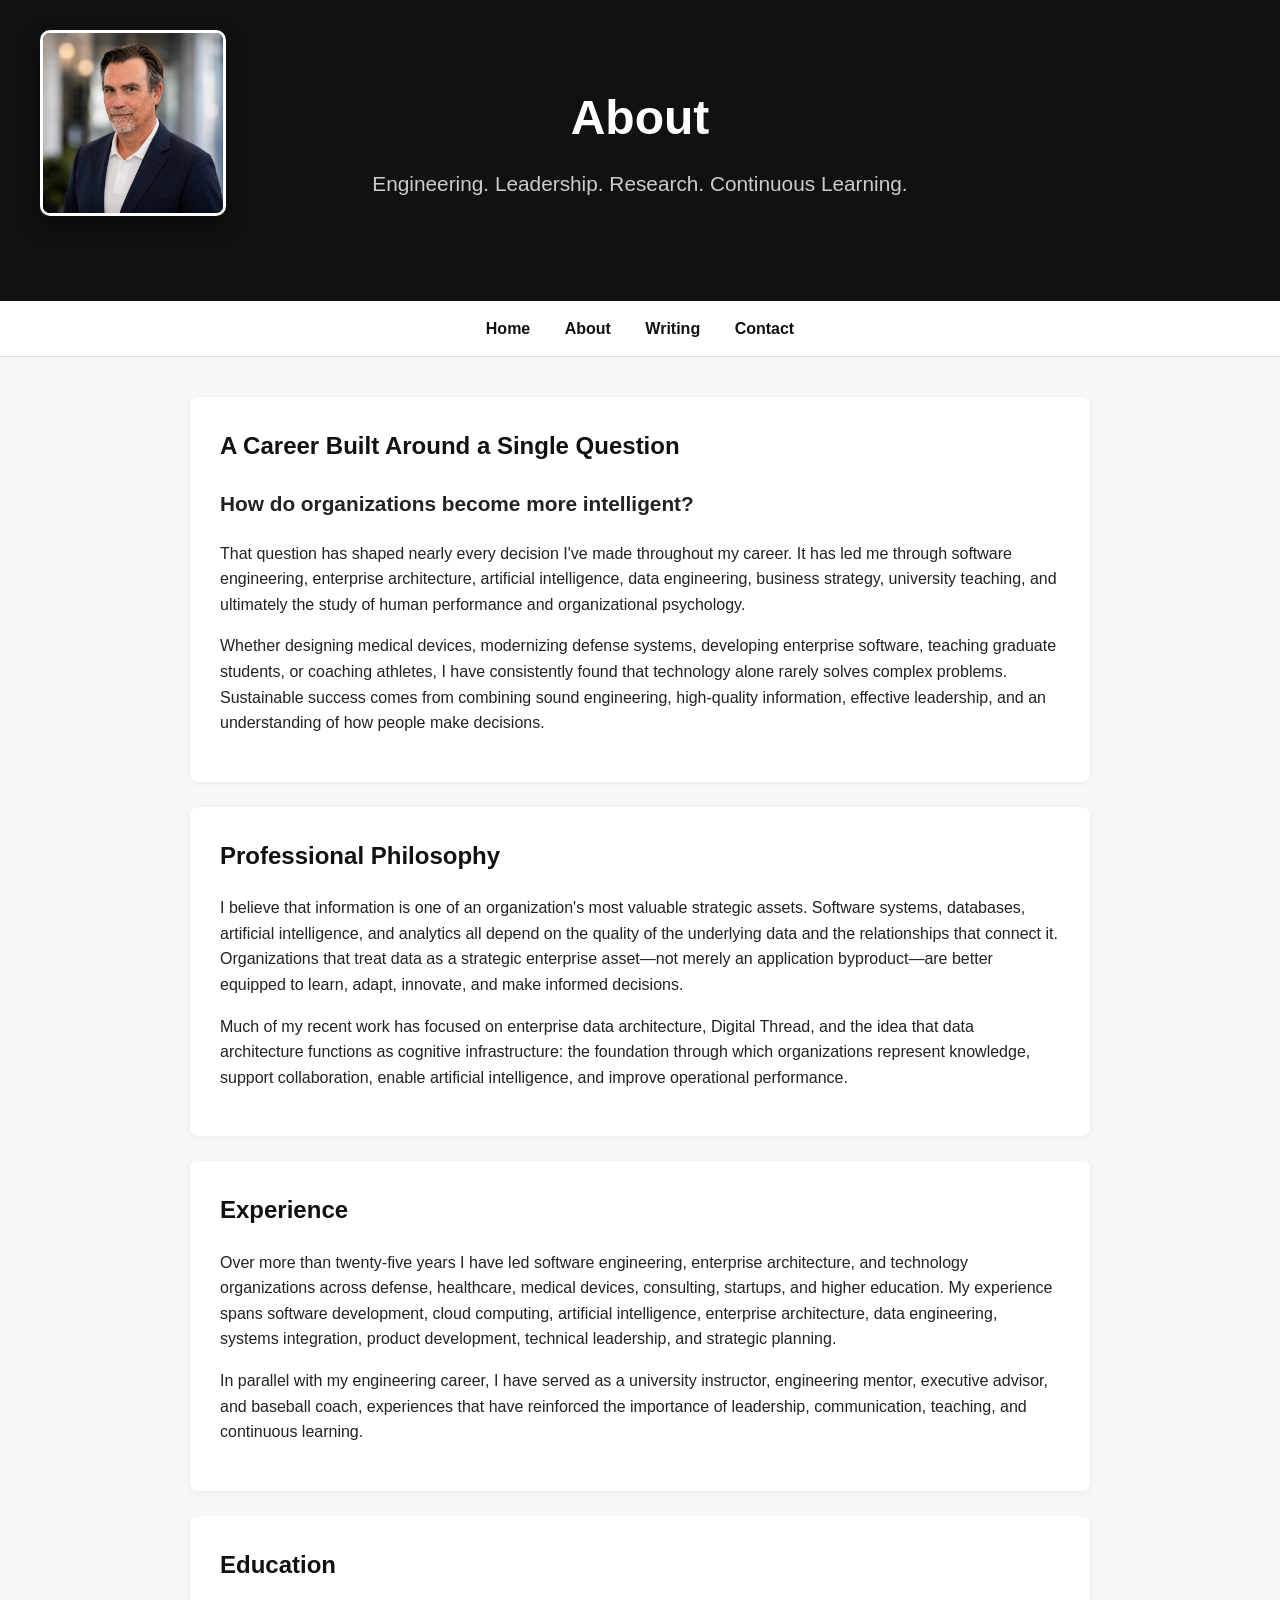
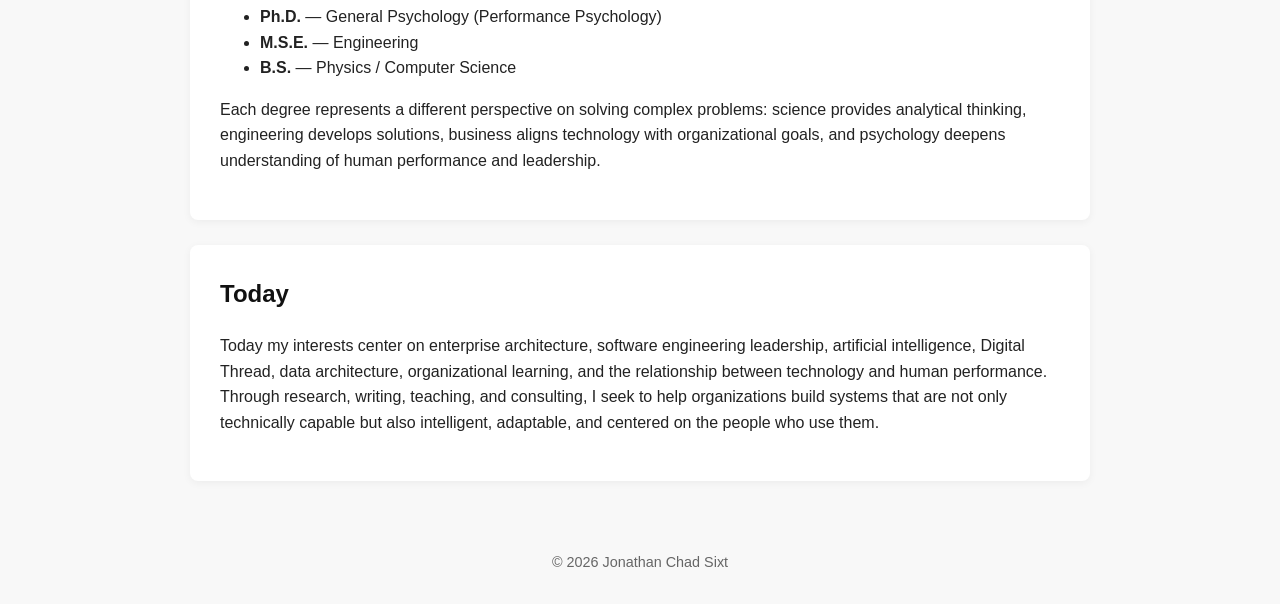
==== About.html @ 671a9b61 "update" ====
<!DOCTYPE html>
<html lang="en">
<head>
    <meta charset="UTF-8">
    <meta name="viewport" content="width=device-width, initial-scale=1.0">
    <title>About | Jonathan Chad Sixt</title>
    <link rel="stylesheet" href="styles.css">
</head>

<body>

<header>

    <img class="profile-photo"
         src="Documents\Photos\JCS Profile Image.png"
         alt="Jonathan Chad Sixt">

    <h1>About</h1>

    <p>Engineering. Leadership. Research. Continuous Learning.</p>

</header>

<nav>
    <a href="index.html">Home</a>
    <a href="about.html">About</a>
    <a href="writing.html">Writing</a>
    <a href="contact.html">Contact</a>
</nav>

<main>

<section>

<h2>A Career Built Around a Single Question</h2>

<p class="tagline">

How do organizations become more intelligent?

</p>

<p>

That question has shaped nearly every decision I've made throughout my
career. It has led me through software engineering, enterprise
architecture, artificial intelligence, data engineering, business
strategy, university teaching, and ultimately the study of human
performance and organizational psychology.

</p>

<p>

Whether designing medical devices, modernizing defense systems,
developing enterprise software, teaching graduate students, or coaching
athletes, I have consistently found that technology alone rarely solves
complex problems. Sustainable success comes from combining sound
engineering, high-quality information, effective leadership, and an
understanding of how people make decisions.

</p>

</section>

<section>

<h2>Professional Philosophy</h2>

<p>

I believe that information is one of an organization's most valuable
strategic assets. Software systems, databases, artificial intelligence,
and analytics all depend on the quality of the underlying data and the
relationships that connect it. Organizations that treat data as a
strategic enterprise asset—not merely an application byproduct—are better
equipped to learn, adapt, innovate, and make informed decisions.

</p>

<p>

Much of my recent work has focused on enterprise data architecture,
Digital Thread, and the idea that data architecture functions as
cognitive infrastructure: the foundation through which organizations
represent knowledge, support collaboration, enable artificial
intelligence, and improve operational performance.

</p>

</section>

<section>

<h2>Experience</h2>

<p>

Over more than twenty-five years I have led software engineering,
enterprise architecture, and technology organizations across defense,
healthcare, medical devices, consulting, startups, and higher education.
My experience spans software development, cloud computing, artificial
intelligence, enterprise architecture, data engineering, systems
integration, product development, technical leadership, and strategic
planning.

</p>

<p>

In parallel with my engineering career, I have served as a university
instructor, engineering mentor, executive advisor, and baseball coach,
experiences that have reinforced the importance of leadership,
communication, teaching, and continuous learning.

</p>

</section>

<section>

<h2>Education</h2>

<ul>

<li><strong>Ph.D.</strong> — General Psychology (Performance Psychology)</li>

<li><strong>M.S.E.</strong> — Engineering</li>

<li><strong>B.S.</strong> — Physics / Computer Science</li>

</ul>

<p>

Each degree represents a different perspective on solving complex
problems: science provides analytical thinking, engineering develops
solutions, business aligns technology with organizational goals, and
psychology deepens understanding of human performance and leadership.

</p>

</section>

<section>

<h2>Today</h2>

<p>

Today my interests center on enterprise architecture, software
engineering leadership, artificial intelligence, Digital Thread, data
architecture, organizational learning, and the relationship between
technology and human performance. Through research, writing, teaching,
and consulting, I seek to help organizations build systems that are not
only technically capable but also intelligent, adaptable, and centered
on the people who use them.

</p>

</section>

</main>

<footer>

© 2026 Jonathan Chad Sixt

</footer>

</body>
</html>
---- styles.css ----
body {
  margin: 0;
  font-family: Arial, Helvetica, sans-serif;
  line-height: 1.6;
  color: #222;
  background: #f8f8f8;
}

header {
    position: relative;
    background: #111;
    color: white;
    padding: 80px 40px;
    text-align: center;
    min-height: 80px;
}

header h1 {
  margin: 0;
  font-size: 3rem;
}

header p {
  font-size: 1.3rem;
  margin-top: 10px;
  color: #ccc;
}
.profile-photo {
    position: absolute;
    top: 30px;
    left: 40px;

    width: 180px;
    height: auto;

    border-radius: 10px;

    border: 3px solid white;

    box-shadow: 0 8px 20px rgba(0,0,0,.45);
}
nav {
  background: white;
  padding: 15px;
  text-align: center;
  border-bottom: 1px solid #ddd;
}

nav a {
  margin: 0 15px;
  color: #111;
  text-decoration: none;
  font-weight: bold;
}

main {
  max-width: 900px;
  margin: 40px auto;
  padding: 0 20px;
}

section {
  background: white;
  margin-bottom: 25px;
  padding: 30px;
  border-radius: 8px;
  box-shadow: 0 2px 8px rgba(0,0,0,0.05);
}

h2 {
  margin-top: 0;
  color: #111;
}

footer {
  text-align: center;
  padding: 30px;
  color: #666;
  font-size: 0.9rem;
}

.tagline {
  font-size: 1.3rem;
  font-weight: bold;
}
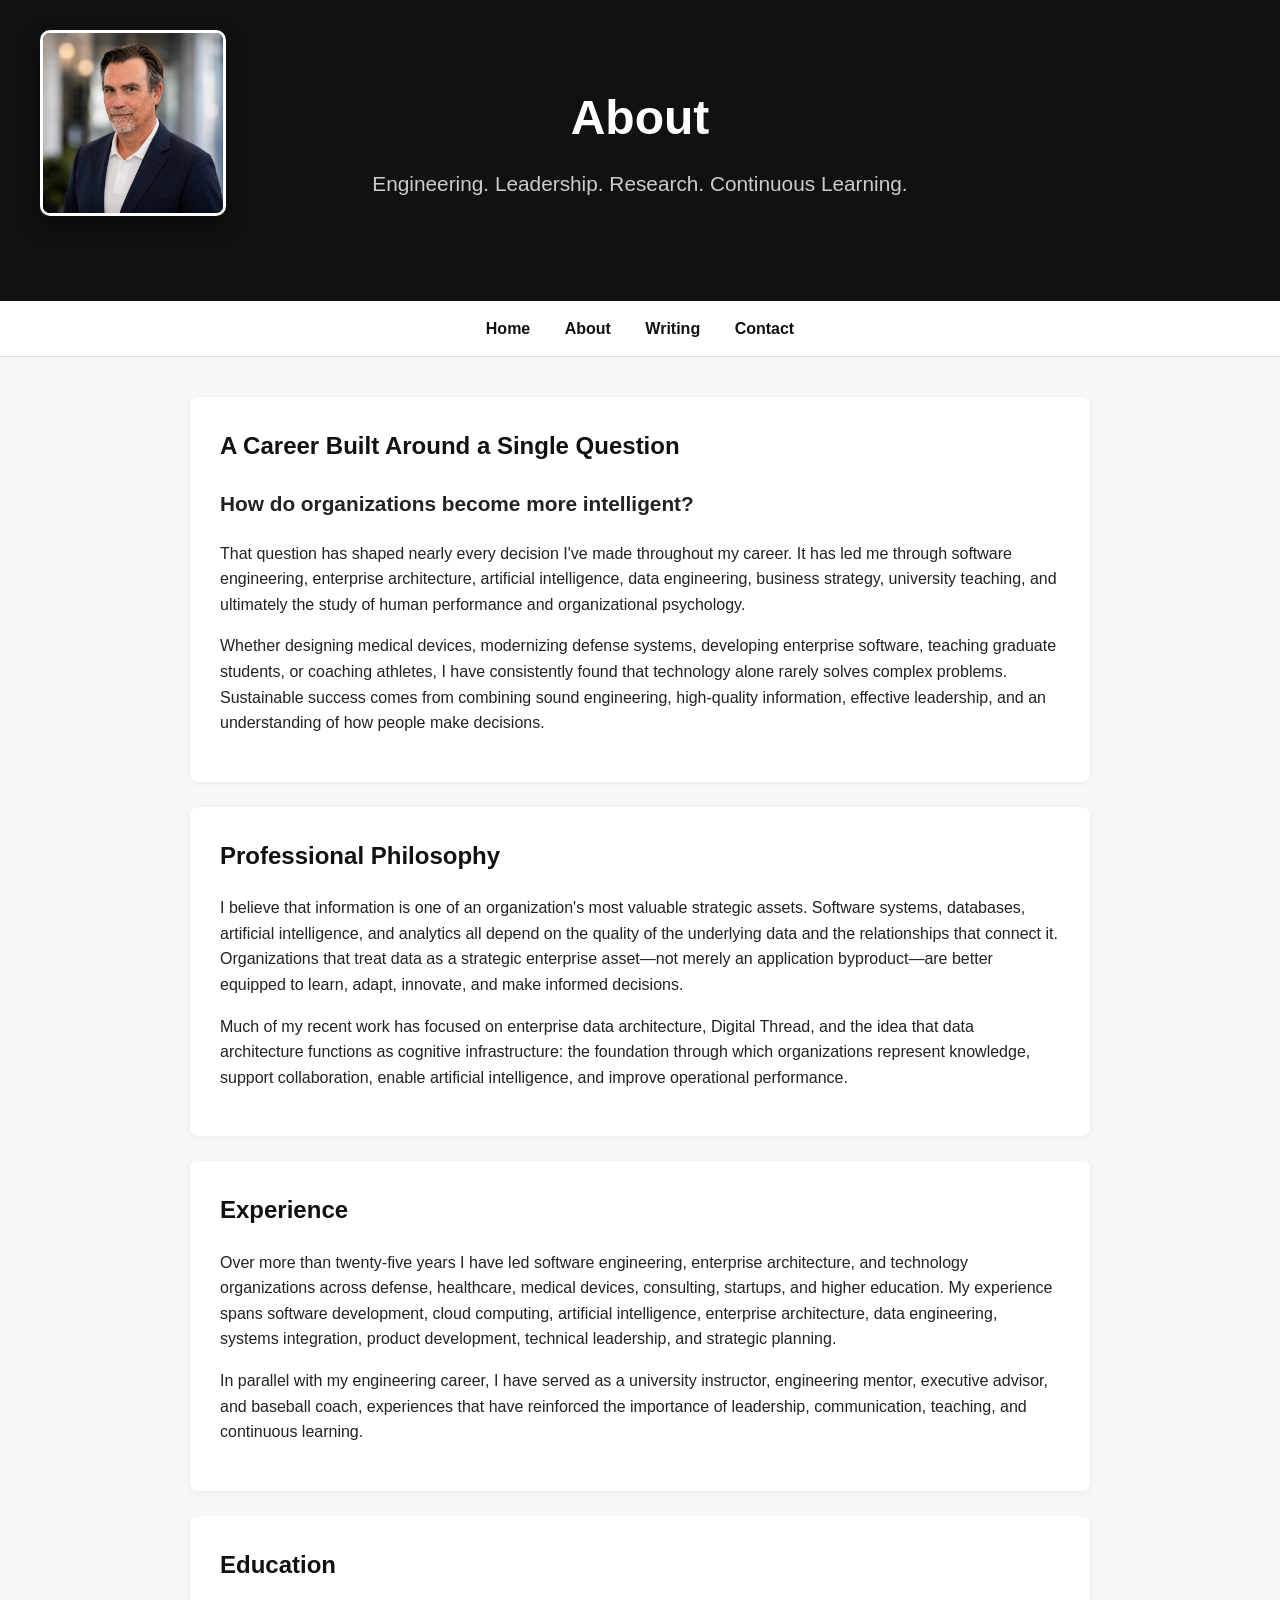
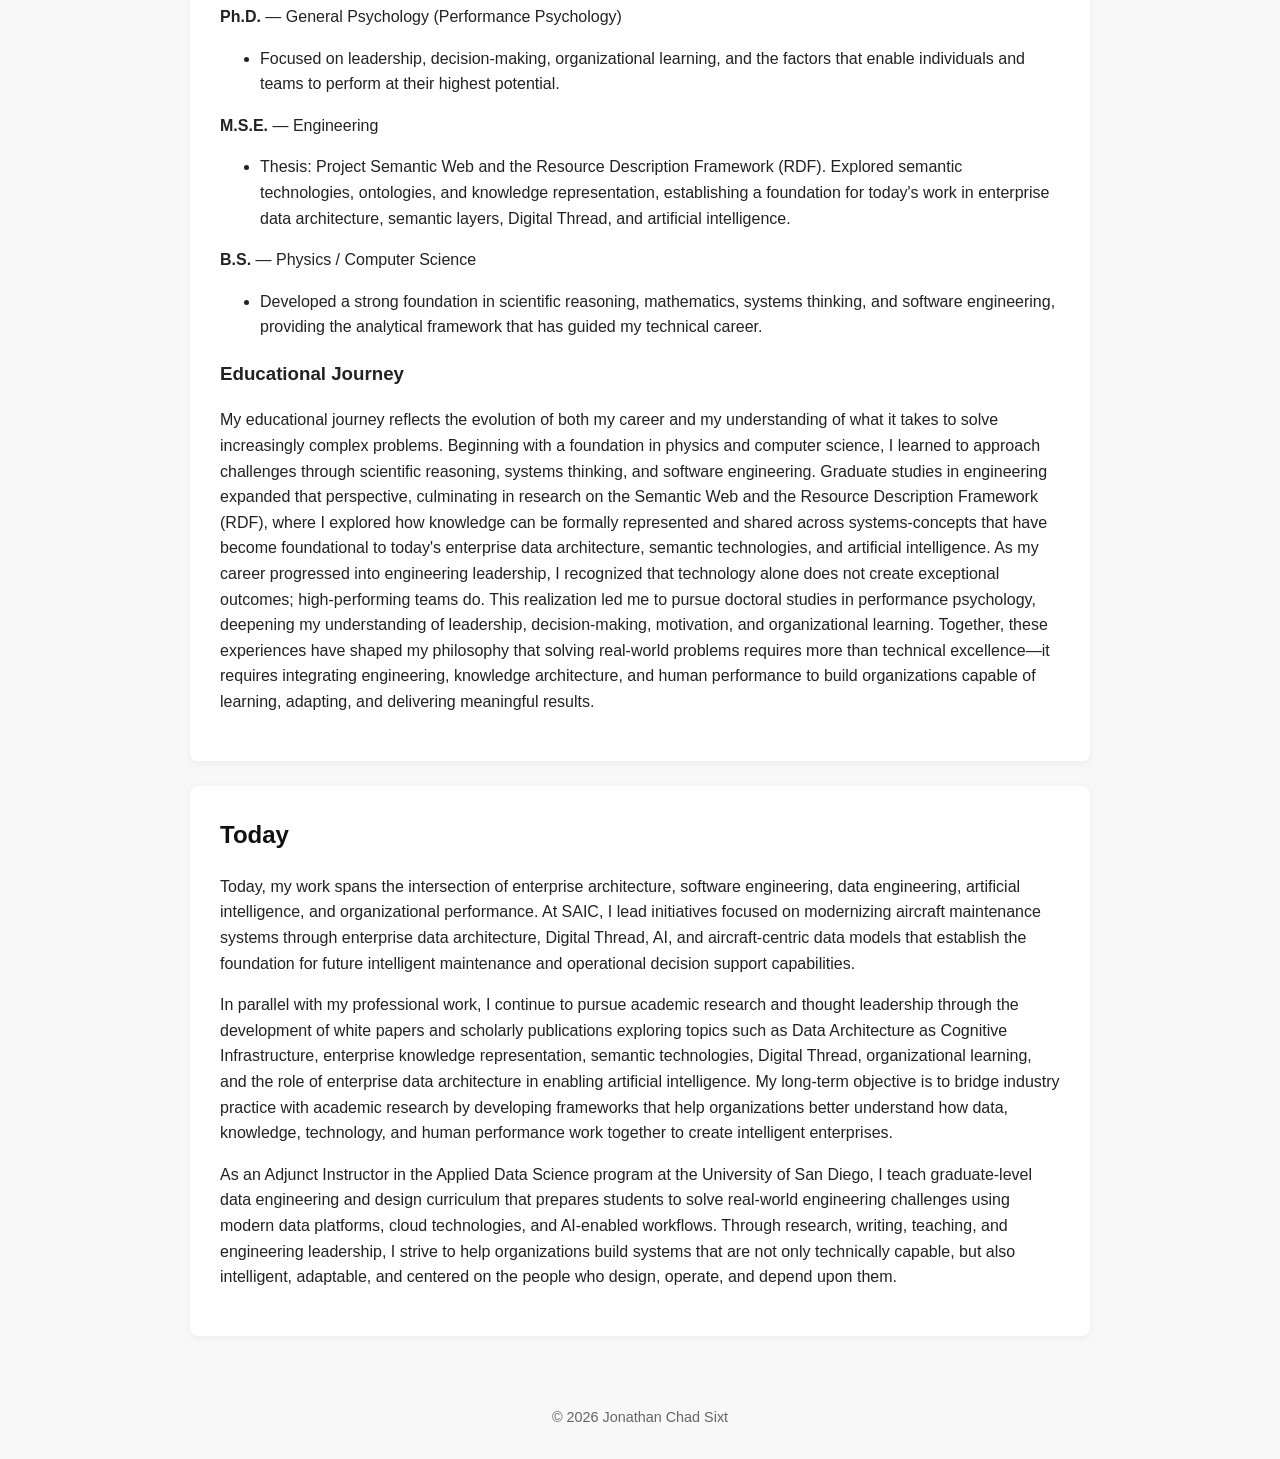
==== commit 37706b6c: "update" ====
--- a/About.html
+++ b/About.html
@@ -121,22 +121,37 @@
 
 <h2>Education</h2>
 
+
+
+<strong>Ph.D.</strong> — General Psychology (Performance Psychology)
 <ul>
-
-<li><strong>Ph.D.</strong> — General Psychology (Performance Psychology)</li>
-
-<li><strong>M.S.E.</strong> — Engineering</li>
-
-<li><strong>B.S.</strong> — Physics / Computer Science</li>
-
+    <li>Focused on leadership, decision-making, organizational learning, and the factors that enable individuals and teams to 
+        perform at their highest potential.</li>
+</ul>
+<strong>M.S.E.</strong> — Engineering
+<ul>    
+    <li>Thesis: Project Semantic Web and the Resource Description Framework (RDF). Explored semantic technologies, ontologies, 
+        and knowledge representation, establishing a foundation for today's work in enterprise data architecture, semantic layers, 
+        Digital Thread, and artificial intelligence.</li>
+</ul>
+<strong>B.S.</strong> — Physics / Computer Science
+ <ul>   
+    <li>Developed a strong foundation in scientific reasoning, mathematics, systems thinking, and software engineering, providing 
+        the analytical framework that has guided my technical career.</li>
 </ul>
 
 <p>
-
-Each degree represents a different perspective on solving complex
-problems: science provides analytical thinking, engineering develops
-solutions, business aligns technology with organizational goals, and
-psychology deepens understanding of human performance and leadership.
+<h3>Educational Journey</h3>
+My educational journey reflects the evolution of both my career and my understanding of what it takes to solve increasingly complex 
+problems. Beginning with a foundation in physics and computer science, I learned to approach challenges through scientific reasoning, 
+systems thinking, and software engineering. Graduate studies in engineering expanded that perspective, culminating in research on the 
+Semantic Web and the Resource Description Framework (RDF), where I explored how knowledge can be formally represented and shared across 
+systems-concepts that have become foundational to today's enterprise data architecture, semantic technologies, and artificial 
+intelligence. As my career progressed into engineering leadership, I recognized that technology alone does not create exceptional 
+outcomes; high-performing teams do. This realization led me to pursue doctoral studies in performance psychology, deepening my 
+understanding of leadership, decision-making, motivation, and organizational learning. Together, these experiences have shaped my 
+philosophy that solving real-world problems requires more than technical excellence—it requires integrating engineering, knowledge 
+architecture, and human performance to build organizations capable of learning, adapting, and delivering meaningful results.
 
 </p>
 
@@ -148,14 +163,23 @@
 
 <p>
 
-Today my interests center on enterprise architecture, software
-engineering leadership, artificial intelligence, Digital Thread, data
-architecture, organizational learning, and the relationship between
-technology and human performance. Through research, writing, teaching,
-and consulting, I seek to help organizations build systems that are not
-only technically capable but also intelligent, adaptable, and centered
-on the people who use them.
-
+Today, my work spans the intersection of enterprise architecture, software engineering, data engineering, artificial 
+intelligence, and organizational performance. At SAIC, I lead initiatives focused on modernizing aircraft maintenance systems 
+through enterprise data architecture, Digital Thread, AI, and aircraft-centric data models that establish the foundation for 
+future intelligent maintenance and operational decision support capabilities.
+</p><p>
+In parallel with my professional work, I continue to pursue academic research and thought leadership through the development of 
+white papers and scholarly publications exploring topics such as Data Architecture as Cognitive Infrastructure, enterprise 
+knowledge representation, semantic technologies, Digital Thread, organizational learning, and the role of enterprise data 
+architecture in enabling artificial intelligence. My long-term objective is to bridge industry practice with academic research 
+by developing frameworks that help organizations better understand how data, knowledge, technology, and human performance work 
+together to create intelligent enterprises.
+</p><p>
+As an Adjunct Instructor in the Applied Data Science program at the University of San Diego, I teach graduate-level data engineering 
+and design curriculum that prepares students to solve real-world engineering challenges using modern data platforms, cloud technologies, 
+and AI-enabled workflows. Through research, writing, teaching, and engineering leadership, I strive to help organizations build systems 
+that are not only technically capable, but also intelligent, adaptable, and centered on the people who design, operate, and depend 
+upon them.
 </p>
 
 </section>
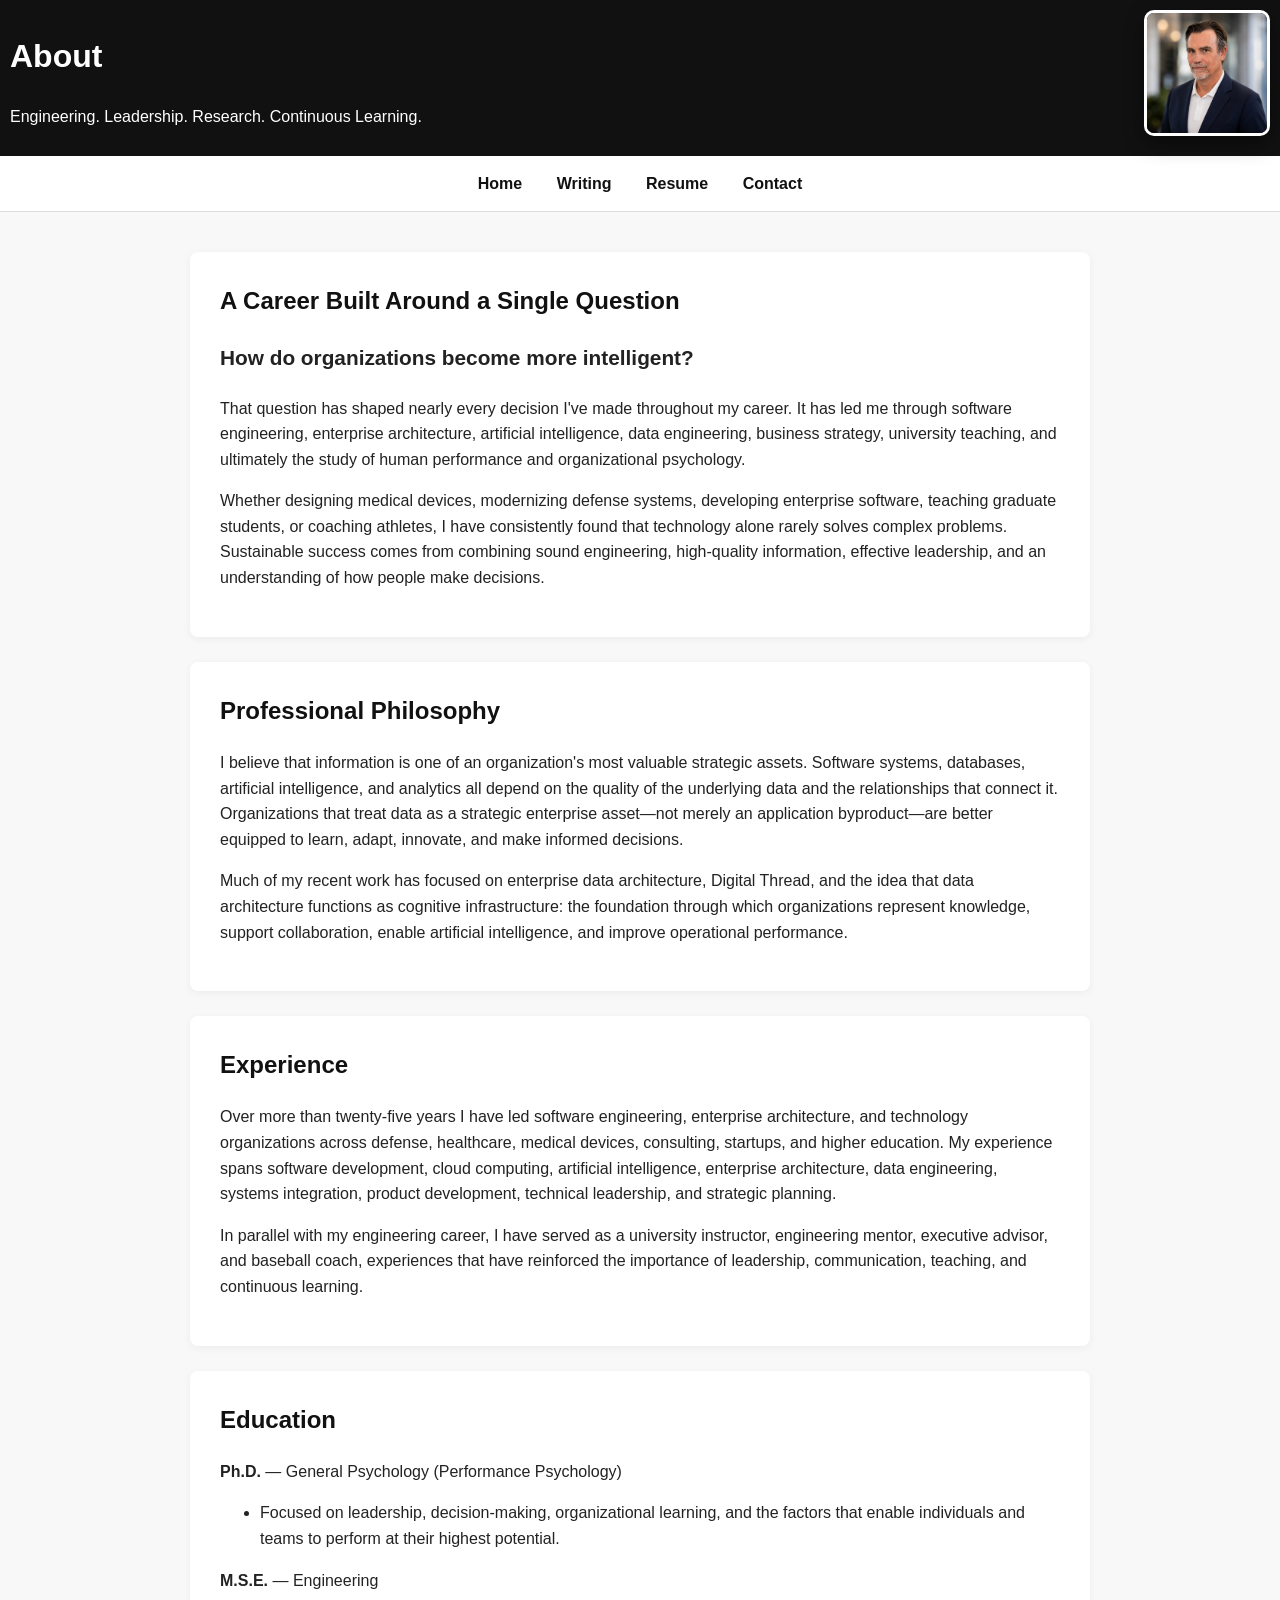
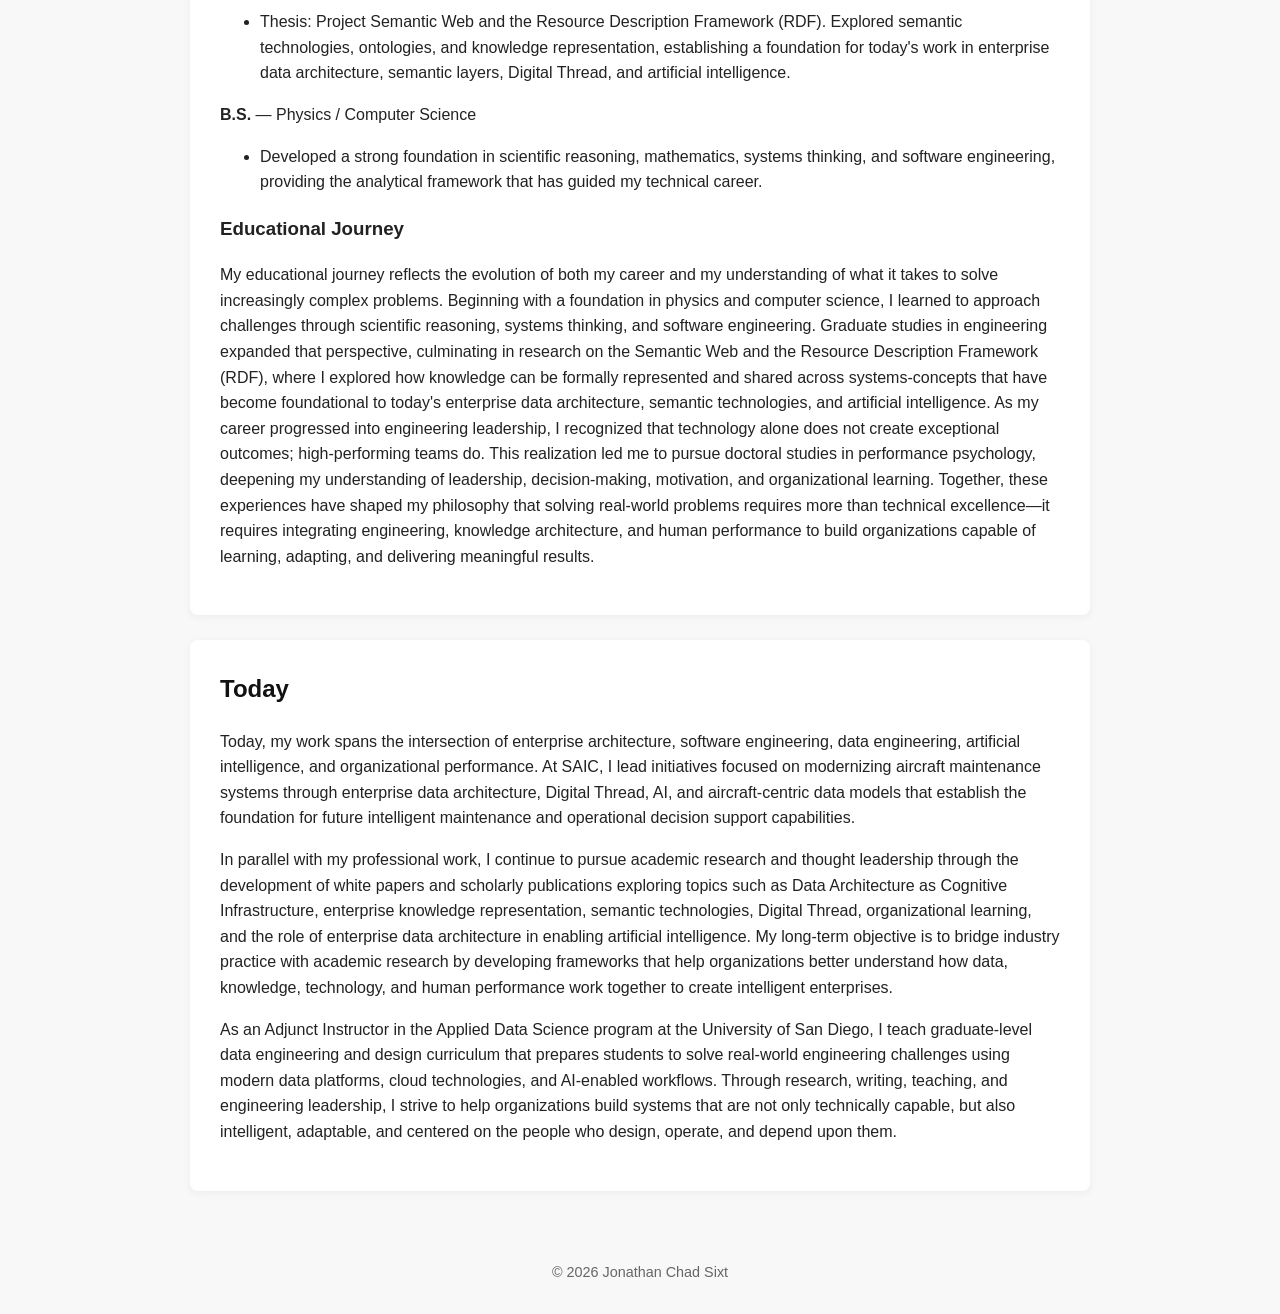
==== commit 8a04708b: "update" ====
--- a/About.html
+++ b/About.html
@@ -4,7 +4,7 @@
     <meta charset="UTF-8">
     <meta name="viewport" content="width=device-width, initial-scale=1.0">
     <title>About | Jonathan Chad Sixt</title>
-    <link rel="stylesheet" href="styles.css">
+    <link rel="stylesheet" href="css/styles.css">
 </head>
 
 <body>
@@ -23,9 +23,9 @@
 
 <nav>
     <a href="index.html">Home</a>
-    <a href="about.html">About</a>
-    <a href="writing.html">Writing</a>
-    <a href="contact.html">Contact</a>
+    <a href="Writings.html">Writing</a>
+    <a href="Resume.html">Resume</a>
+    <a href="Contact.html">Contact</a>
 </nav>
 
 <main>
--- a/css/styles.css
+++ b/css/styles.css
@@ -0,0 +1,89 @@
+body {
+  margin: 0;
+  font-family: Arial, Helvetica, sans-serif;
+  line-height: 1.6;
+  color: #222;
+  background: #f8f8f8;
+}
+
+header {
+    background: #111;
+    color: white;
+    padding: 10px 190px 10px 10px;
+}
+
+.header-layout {
+    display: flex;
+    justify-content: space-between;
+    align-items: center;
+    gap: 10px;
+}
+
+.header-content {
+    flex: 1;
+}
+
+.header-content h1 {
+    font-size: 3rem;
+    margin: 0;
+}
+
+.header-content p {
+    font-size: 1.3rem;
+    color: #ccc;
+}
+
+.profile-photo {
+    width: 120px;
+    border-radius: 10px;
+    border: 3px solid white;
+    box-shadow: 0 8px 20px rgba(0,0,0,.45);
+    flex-shrink: 0;
+    
+    position: absolute;
+    right: 10px;
+}
+nav {
+  background: white;
+  padding: 15px;
+  text-align: center;
+  border-bottom: 1px solid #ddd;
+}
+
+nav a {
+  margin: 0 15px;
+  color: #111;
+  text-decoration: none;
+  font-weight: bold;
+}
+
+main {
+  max-width: 900px;
+  margin: 40px auto;
+  padding: 0 20px;
+}
+
+section {
+  background: white;
+  margin-bottom: 25px;
+  padding: 30px;
+  border-radius: 8px;
+  box-shadow: 0 2px 8px rgba(0,0,0,0.05);
+}
+
+h2 {
+  margin-top: 0;
+  color: #111;
+}
+
+footer {
+  text-align: center;
+  padding: 30px;
+  color: #666;
+  font-size: 0.9rem;
+}
+
+.tagline {
+  font-size: 1.3rem;
+  font-weight: bold;
+}
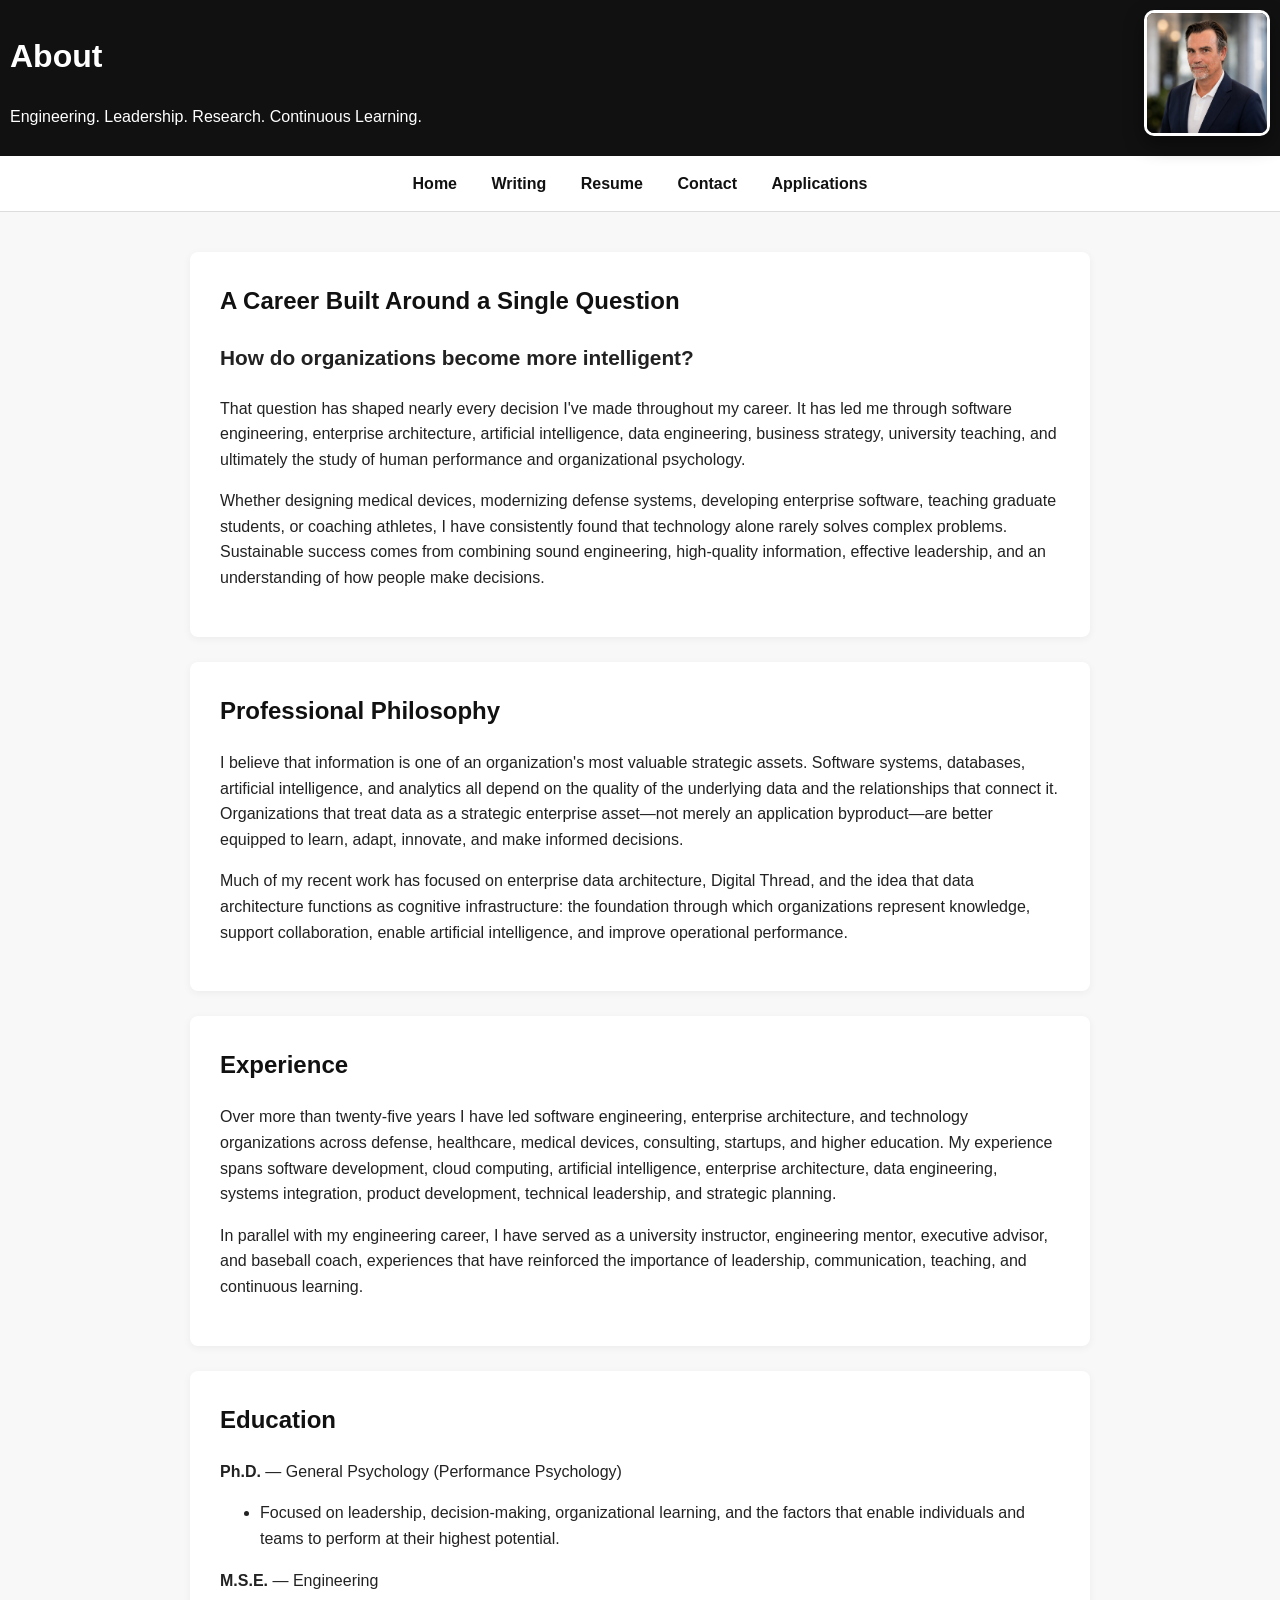
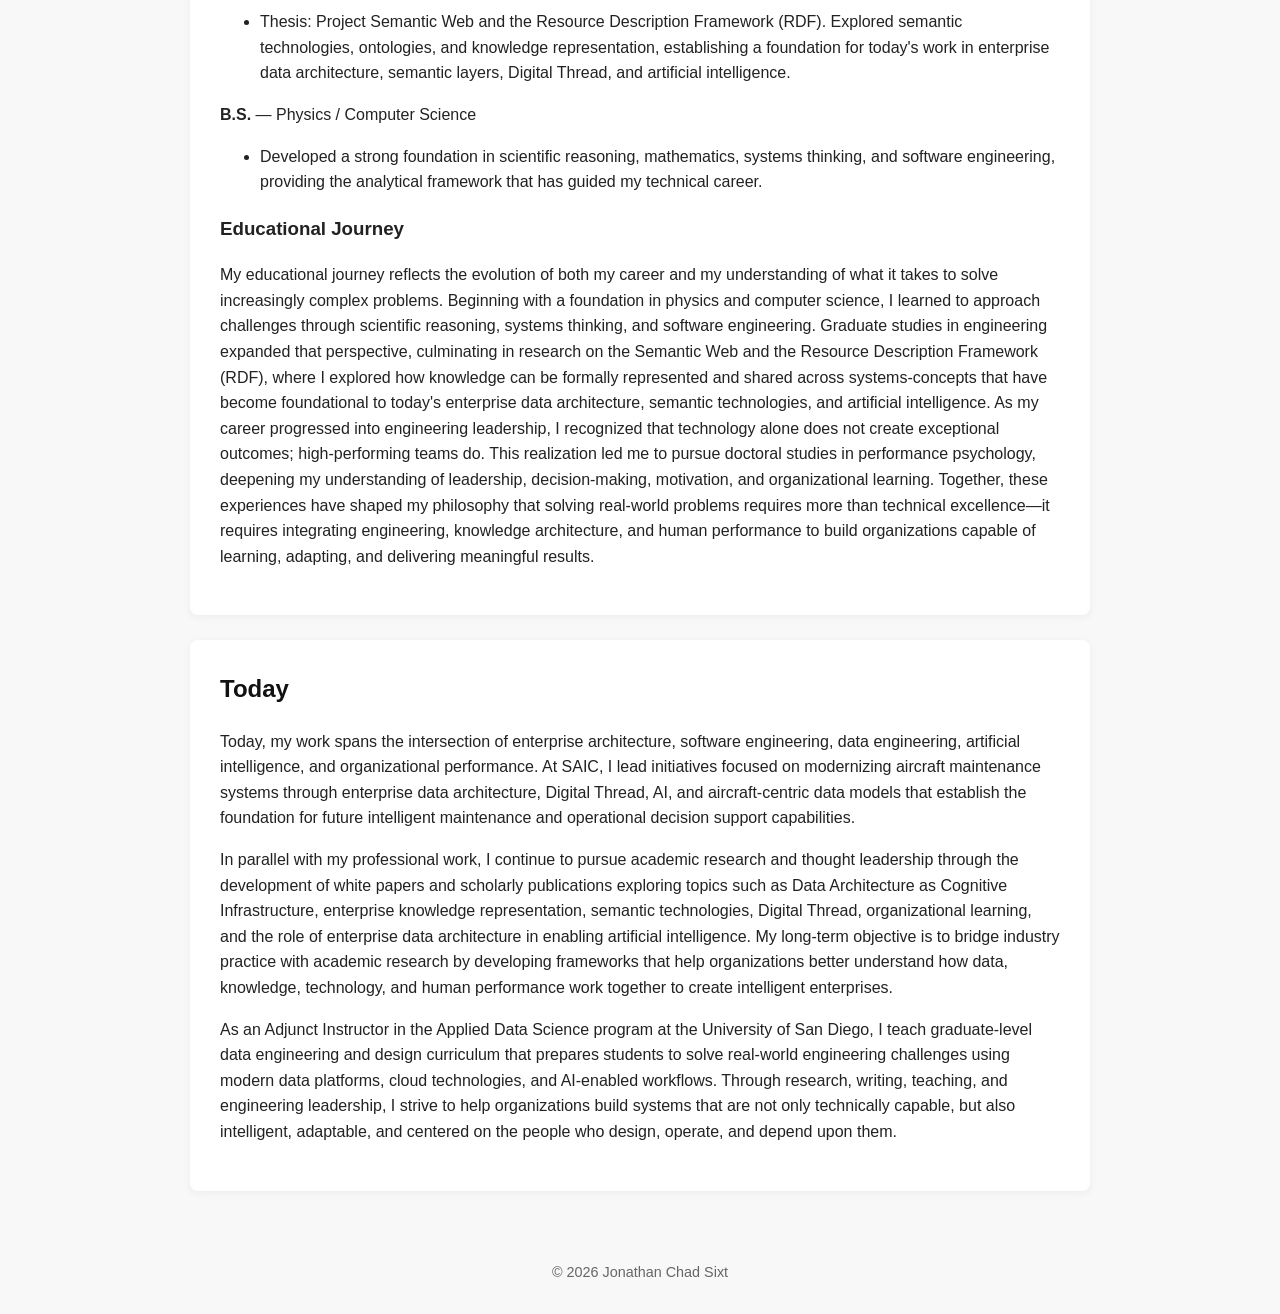
==== commit 9e13a8b0: "added streamlit Apps" ====
--- a/About.html
+++ b/About.html
@@ -26,6 +26,7 @@
     <a href="Writings.html">Writing</a>
     <a href="Resume.html">Resume</a>
     <a href="Contact.html">Contact</a>
+    <a href="Applications.html">Applications</a>
 </nav>
 
 <main>
